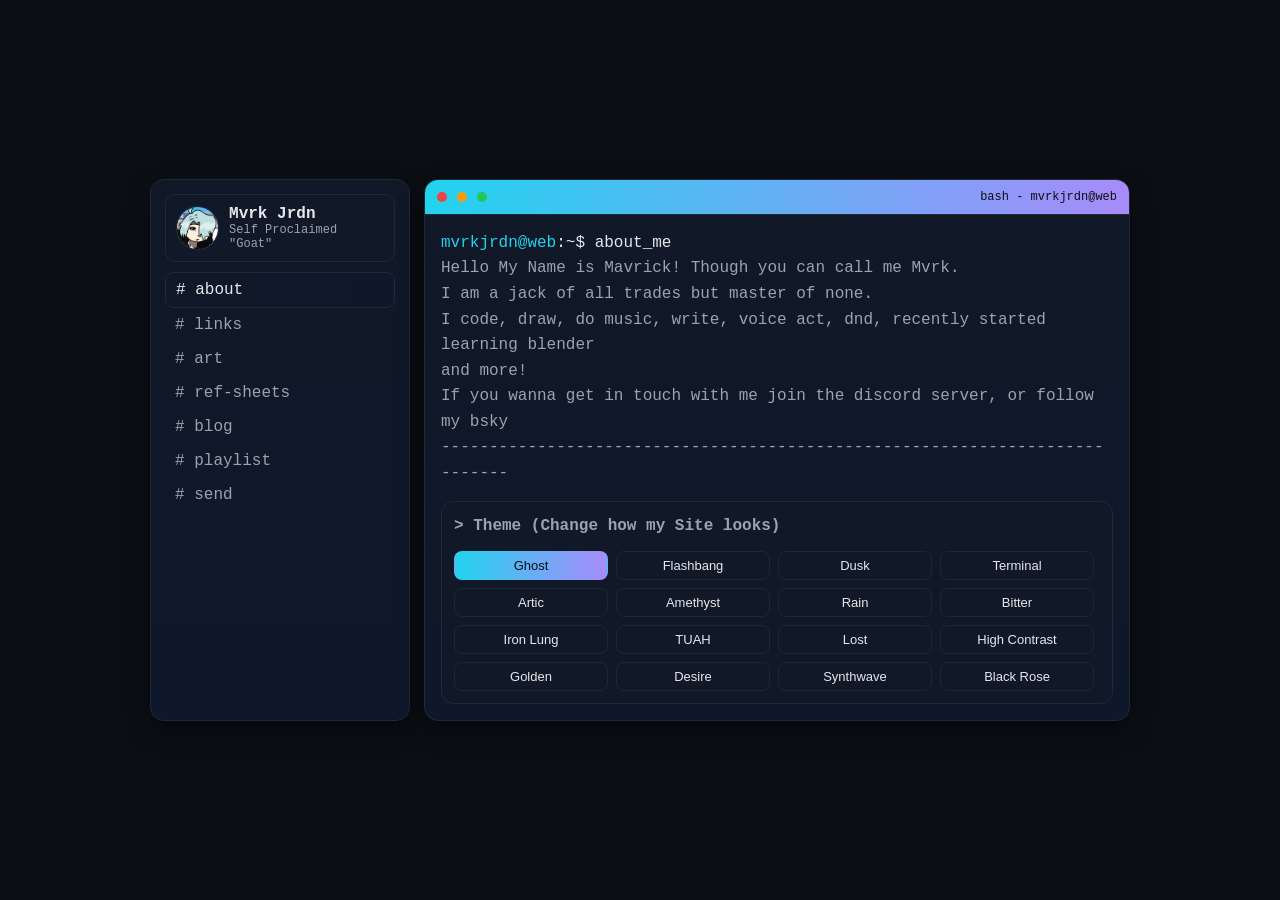
==== index.html @ 45a55bc1 "Update Open Graph image URL in index.html" ====
<!DOCTYPE html>
<html lang="en">
<head>
  <meta charset="UTF-8" />
  <meta name="viewport" content="width=device-width, initial-scale=1.0" />
  <title>mvrkjrdn.xyz</title>

  <!-- Open Graph -->
  <meta property="og:type" content="website">
  <meta property="og:url" content="https://mvrkjrdn.xyz/">
  <meta property="og:title" content="Mvrk's Site.">
  <meta property="og:description" content="Just a website I made to share my art, blog posts, and whatever else I feel like sharing.">
  <meta property="og:image" content="https://mvrkjrdn.xyz/embed-v2.png">
  <meta property="og:site_name" content="mvrkjrdn.xyz">

  <!-- Twitter Card -->
  <meta name="twitter:card" content="summary_large_image">
  <meta name="twitter:title" content="Mvrk's Site.">
  <meta name="twitter:description" content="Just a website I made to share my art, blog posts, and whatever else I feel like sharing.">
  <meta name="twitter:image" content="https://mvrkjrdn.xyz/embed.png">

  <link rel="icon" href="assets/favicon.ico">
  <script>
    (function(){
      try{
        const t = localStorage.getItem('site-theme');
        if (t) document.documentElement.setAttribute('data-theme', t);
      }catch(e){}
    })();
  </script>

  <link rel="stylesheet" href="styles.css">
</head>
<body>
  <!-- APP -->
  <div class="app">
    <!-- Sidebar -->
    <aside class="sidebar">
      <div class="avatar">
        <div class="pfp"></div>
        <div>
          <div class="name">Mvrk Jrdn</div>
          <div class="status">Self Proclaimed "Goat"</div>
        </div>
      </div>

      <!-- Channel list -->
      <div class="channels">
        <div class="chan active" data-view="about"># about</div>
        <div class="chan" data-view="links"># links</div>
        <div class="chan" data-view="art"># art</div>
        <div class="chan" data-view="refs"># ref-sheets</div>
        <div class="chan" data-view="blog"># blog</div>
        <div class="chan" data-view="playlist"># playlist</div>
        <div class="chan" data-view="send"># send</div>
      </div>
    </aside>

    <!-- Main content -->
    <main class="main">
      <div class="titlebar">
        <div class="dot red"></div>
        <div class="dot yel"></div>
        <div class="dot grn"></div>
        <div class="tab">bash - mvrkjrdn@web</div>
      </div>

      <section class="terminal">
        <!-- ABOUT -->
        <div class="view" id="about">
          <div><span class="prompt">mvrkjrdn@web</span>:<span class="cmd">~$</span> about_me</div>
          <div class="out">Hello My Name is Mavrick! Though you can call me Mvrk.</div>
          <div class="out">I am a jack of all trades but master of none.</div>
          <div class="out">I code, draw, do music, write, voice act, dnd, recently started learning blender</div>
          <div class="out">and more!</div>
          <div class="out">If you wanna get in touch with me join the discord server, or follow my bsky</div>
          <div class="out">----------------------------------------------------------------------------</div>
          <div class="card out theme-card" aria-hidden="false">
            <div style="display:flex;align-items:center;justify-content:space-between;gap:12px;flex-wrap:wrap">
              <div style="font-weight:600">> Theme (Change how my Site looks)</div>
              <div class="theme-grid" style="width:640px;max-width:100%">
                <button id="theme-dark" class="theme-btn">Ghost</button>
                <button id="theme-light" class="theme-btn">Flashbang</button>
                <button id="theme-dusk" class="theme-btn">Dusk</button>
                <button id="theme-terminal" class="theme-btn">Terminal</button>
                <button id="theme-arctic" class="theme-btn">Artic</button>
                <button id="theme-amethyst" class="theme-btn">Amethyst</button>
                <button id="theme-rain" class="theme-btn">Rain</button>
                <button id="theme-bitter" class="theme-btn">Bitter</button>
                <button id="theme-crimson" class="theme-btn">Iron Lung</button>
                <button id="theme-tuah" class="theme-btn">TUAH</button>
                <button id="theme-verdant" class="theme-btn">Lost</button>
                <button id="theme-contrast" class="theme-btn">High Contrast</button>
                <button id="theme-golden" class="theme-btn">Golden</button>
                <button id="theme-desire" class="theme-btn">Desire</button>
                <button id="theme-synthwave" class="theme-btn">Synthwave</button>
                <button id="theme-blackrose" class="theme-btn">Black Rose</button>
              </div>
            </div>
          </div>
        </div>

        <!-- LINKS -->
        <div class="view" id="links" hidden>
          <div><span class="prompt">mvrkjrdn@web</span>:<span class="cmd">~$</span> hyperlinks</div>
          <div class="card out">Click My Links Bro</div>
          <div class="card links">
            <div class="out">Socials:</div>
            <a href="https://discord.gg/FqwBgPq5by" target="_blank" rel="noopener">Discord <span class="kbd">/join</span></a>
            <a href="https://bsky.app/profile/mvrkjrdn.xyz" target="_blank" rel="noopener">Bsky <span class="kbd">/social</span></a>
            <a href="https://github.com/mvrk-jrdn" target="_blank" rel="noopener">Github <span class="kbd">/repo</span></a>
          </div>
          <div class="card links">
            <div class="out">OCs & Lore:</div>
            <a href="https://docs.google.com/document/d/1WpsDQuR5317NC157uRLHrDVhxjUMpS4V_U06pxkvrZc/edit?usp=sharing" target="_blank" rel="noopener">Eldritch God OCU <span class="kbd">/Lore</span></a>
            <a href="https://docs.google.com/document/d/16CTGSkPseitg0x_oy14OMkl3JGNxqRdLCOA1GhEplQQ/edit?usp=sharing" target="_blank" rel="noopener">Glorpian Species Doc <span class="kbd">/Glorp</span></a>
          </div>
        </div>

        <!-- ART -->
        <div class="view" id="art" hidden>
          <div><span class="prompt">mvrkjrdn@web</span>:<span class="cmd">~$</span> digital_art</div>
          <div class="card out">Check This Art Out that I made !!</div>
          <div id="art-grid" class="grid" style="grid-template-columns:repeat(2,1fr)"></div>
          <div class="disclaimer">All artwork and character reference sheets are © Mavrick Jordan. Unauthorized use, reposting, editing, tracing, or commercial use is prohibited without written permission.</div>
        </div>

        <!-- REF SHEETS -->
        <div class="view" id="refs" hidden>
          <div><span class="prompt">mvrkjrdn@web</span>:<span class="cmd">~$</span> reference_sheets</div>
          <div class="card out">All the ref sheets for my OCs I wish to share will be down below !!</div>
          <div id="refs-grid"></div>
          <div class="disclaimer">All artwork and character reference sheets are © Mavrick Jordan. Unauthorized use, reposting, editing, tracing, or commercial use is prohibited without written permission.</div>
        </div>

        <!-- BLOG -->
        <div class="view" id="blog" hidden>
          <div><span class="prompt">mvrkjrdn@web</span>:<span class="cmd">~$</span> blog_posts</div>
          <div class="card out">You'll see all my "blogs" so to speak here. check em out!</div>
          <div id="blog-posts"></div>
        </div>

        <!-- PLAYLIST -->
        <div class="view" id="playlist" hidden>
          <div><span class="prompt">mvrkjrdn@web</span>:<span class="cmd">~$</span> music_playlist</div>
          <div class="card out">Here's some songs I like! check em out! - and also some songs my friends recommend</div>
          <div id="playlist-container">
            <details class="card playlist">
              <summary>Mixed playlist</summary>
              <div class="out">
                <iframe data-testid="embed-iframe" style="border-radius:12px" src="https://open.spotify.com/embed/track/12bYYQaLqHliSXvRIYlq8G?utm_source=generator" width="100%" height="152" frameborder="0" allowfullscreen="" allow="autoplay; clipboard-write; encrypted-media; fullscreen; picture-in-picture" loading="lazy"></iframe>
                <iframe data-testid="embed-iframe" style="border-radius:12px" src="https://open.spotify.com/embed/track/65X2koe1LhDgQmRkNdJFv9?utm_source=generator" width="100%" height="152" frameBorder="0" allowfullscreen="" allow="autoplay; clipboard-write; encrypted-media; fullscreen; picture-in-picture" loading="lazy"></iframe>
                <iframe data-testid="embed-iframe" style="border-radius:12px" src="https://open.spotify.com/embed/track/0UVwVTPmwbNW0PzFZraOzl?utm_source=generator" width="100%" height="152" frameBorder="0" allowfullscreen="" allow="autoplay; clipboard-write; encrypted-media; fullscreen; picture-in-picture" loading="lazy"></iframe>
                <iframe data-testid="embed-iframe" style="border-radius:12px" src="https://open.spotify.com/embed/track/5eJ4rMnA8CgEKFAPWllJiM?utm_source=generator" width="100%" height="152" frameBorder="0" allowfullscreen="" allow="autoplay; clipboard-write; encrypted-media; fullscreen; picture-in-picture" loading="lazy"></iframe>
                <iframe data-testid="embed-iframe" style="border-radius:12px" src="https://open.spotify.com/embed/track/7AJA9HBfpcZbLvVSTSdT7K?utm_source=generator" width="100%" height="152" frameBorder="0" allowfullscreen="" allow="autoplay; clipboard-write; encrypted-media; fullscreen; picture-in-picture" loading="lazy"></iframe>
                <iframe data-testid="embed-iframe" style="border-radius:12px" src="https://open.spotify.com/embed/track/4kVxStqN7DeoZje5aidAn3?utm_source=generator" width="100%" height="152" frameBorder="0" allowfullscreen="" allow="autoplay; clipboard-write; encrypted-media; fullscreen; picture-in-picture" loading="lazy"></iframe>
                <iframe data-testid="embed-iframe" style="border-radius:12px" src="https://open.spotify.com/embed/track/3o44C8C4OXcnTGWlURAJ6n?utm_source=generator" width="100%" height="152" frameBorder="0" allowfullscreen="" allow="autoplay; clipboard-write; encrypted-media; fullscreen; picture-in-picture" loading="lazy"></iframe>
                <iframe data-testid="embed-iframe" style="border-radius:12px" src="https://open.spotify.com/embed/track/6jbYpRPTEFl1HFKHk1IC0m?utm_source=generator" width="100%" height="152" frameBorder="0" allowfullscreen="" allow="autoplay; clipboard-write; encrypted-media; fullscreen; picture-in-picture" loading="lazy"></iframe>
                <iframe data-testid="embed-iframe" style="border-radius:12px" src="https://open.spotify.com/embed/track/2BHj31ufdEqVK5CkYDp9mA?utm_source=generator" width="100%" height="152" frameBorder="0" allowfullscreen="" allow="autoplay; clipboard-write; encrypted-media; fullscreen; picture-in-picture" loading="lazy"></iframe>
                <iframe data-testid="embed-iframe" style="border-radius:12px" src="https://open.spotify.com/embed/track/0bF1RyQkzRpD4ULuqD2KRe?utm_source=generator" width="100%" height="152" frameBorder="0" allowfullscreen="" allow="autoplay; clipboard-write; encrypted-media; fullscreen; picture-in-picture" loading="lazy"></iframe>
                <iframe data-testid="embed-iframe" style="border-radius:12px" src="https://open.spotify.com/embed/track/6VoIBz0VhCyz7OdEoRYDiA?utm_source=generator" width="100%" height="152" frameBorder="0" allowfullscreen="" allow="autoplay; clipboard-write; encrypted-media; fullscreen; picture-in-picture" loading="lazy"></iframe>
                <iframe data-testid="embed-iframe" style="border-radius:12px" src="https://open.spotify.com/embed/track/0epjWMv4x9sQav6crcfORC?utm_source=generator" width="100%" height="152" frameBorder="0" allowfullscreen="" allow="autoplay; clipboard-write; encrypted-media; fullscreen; picture-in-picture" loading="lazy"></iframe>
                <iframe data-testid="embed-iframe" style="border-radius:12px" src="https://open.spotify.com/embed/track/6BJHsLiE47Sk0wQkuppqhr?utm_source=generator" width="100%" height="152" frameBorder="0" allowfullscreen="" allow="autoplay; clipboard-write; encrypted-media; fullscreen; picture-in-picture" loading="lazy"></iframe>
                <iframe data-testid="embed-iframe" style="border-radius:12px" src="https://open.spotify.com/embed/track/1ONC00cKNdFgKiATMtcxEc?utm_source=generator" width="100%" height="152" frameBorder="0" allowfullscreen="" allow="autoplay; clipboard-write; encrypted-media; fullscreen; picture-in-picture" loading="lazy"></iframe>
                <iframe data-testid="embed-iframe" style="border-radius:12px" src="https://open.spotify.com/embed/track/43iIQbw5hx986dUEZbr3eN?utm_source=generator" width="100%" height="152" frameBorder="0" allowfullscreen="" allow="autoplay; clipboard-write; encrypted-media; fullscreen; picture-in-picture" loading="lazy"></iframe>
                <iframe data-testid="embed-iframe" style="border-radius:12px" src="https://open.spotify.com/embed/track/4BnrGx9tWNF8aiXl1UhDBa?utm_source=generator" width="100%" height="152" frameBorder="0" allowfullscreen="" allow="autoplay; clipboard-write; encrypted-media; fullscreen; picture-in-picture" loading="lazy"></iframe>
                <iframe data-testid="embed-iframe" style="border-radius:12px" src="https://open.spotify.com/embed/track/2TaXZSY2ztQ2e6zZOa4n2x?utm_source=generator" width="100%" height="152" frameBorder="0" allowfullscreen="" allow="autoplay; clipboard-write; encrypted-media; fullscreen; picture-in-picture" loading="lazy"></iframe>
                <iframe data-testid="embed-iframe" style="border-radius:12px" src="https://open.spotify.com/embed/track/0JJP0IS4w0fJx01EcrfkDe?utm_source=generator" width="100%" height="152" frameBorder="0" allowfullscreen="" allow="autoplay; clipboard-write; encrypted-media; fullscreen; picture-in-picture" loading="lazy"></iframe>
                <iframe data-testid="embed-iframe" style="border-radius:12px" src="https://open.spotify.com/embed/track/2DAZakhs7RRCoM6pvLpUEz?utm_source=generator" width="100%" height="152" frameBorder="0" allowfullscreen="" allow="autoplay; clipboard-write; encrypted-media; fullscreen; picture-in-picture" loading="lazy"></iframe>
              </div>
            </details>
            <!-- new playlist -->
            <details class="card playlist">
              <summary>Music Friends Recommend</summary>
              <div class="out">
                <iframe data-testid="embed-iframe" style="border-radius:12px" src="https://open.spotify.com/embed/track/4AtV4RBkdbEGvSrGFY7qUW?utm_source=generator" width="100%" height="152" frameBorder="0" allowfullscreen="" allow="autoplay; clipboard-write; encrypted-media; fullscreen; picture-in-picture" loading="lazy"></iframe>
              </div>
            </details>
          </div>
        </div>

        <!-- SEND -->
        <div class="view" id="send" hidden>
          <div><span class="prompt">mvrkjrdn@web</span>:<span class="cmd">~$</span> send_message</div>
          <div class="card out">Send Me some stuff !! there's a good chance I'll post about em on my Bsky</div>
          <div class="card">
            <form action="https://formsubmit.co/send@mvrkjrdn.xyz" method="POST" enctype="multipart/form-data">
              <input type="text" name="name" placeholder="Your name" required />
              <textarea name="message" placeholder="Your message"></textarea>
              <input type="file" name="attachment" accept="image/*" />
              <button type="submit" class="theme-btn">Send It!</button>
            </form>
          </div>
        </div>
      </section>
    </main>
  </div>

  <script src="script.js"></script>
</body>
</html>
---- styles.css ----
:root{
  --bg:#0b0f14;
  --panel:#111827;
  --panel-2:#0f172a;
  --accent:#22d3ee;
  --accent-2:#a78bfa;
  --text:#e5e7eb;
  --muted:#9ca3af;
  --border:#1f2937;
  --radius:14px;
}

[data-theme="light"]{
  --bg: #f7fafc;
  --panel: #ffffff;
  --panel-2: #f1f5f9;
  --accent: #c4b5fd;
  --accent-2: #60a5fa;
  --text: #0f172a;
  --muted: #6b7280;
  --radius:14px;
}
[data-theme="dusk"]{
  --bg: #120d0a;
  --panel: #1b1410;
  --panel-2: #261c16;
  --accent: #f59e0b;
  --accent-2: #e85d3f;
  --text: #f3e9dd;
  --muted: #c2a98f;
  --border: #3a2a20;
  --radius:14px;
}
[data-theme="terminal"]{
  --bg: #000000;
  --panel: #050a07;
  --panel-2: #0a120e;
  --accent: #00ff66;
  --accent-2: #33ff99;
  --text: #c8ffd8;
  --muted: #5cff9a;
  --border: #003b1f;
  --radius: 2px;
}
[data-theme="arctic"]{
  --bg: #0b1621;
  --panel: #122432; 
  --panel-2: #1a2f40;
  --accent: #74c0f4;
  --accent-2: #a1d6ff;
  --text: #e6f2fa;
  --muted: #8faecb;
  --border: #22445c;
  --radius:14px;
}
[data-theme="amethyst"]{
  --bg: #120b1a;
  --panel: #1a1026;
  --panel-2: #26163a;
  --accent: #a855f7;
  --accent-2: #e879f9;
  --text: #f3e8ff;
  --muted: #c4b5d6;
  --border: #3a2357;
  --radius:14px;
}
[data-theme="rain"]{
  --bg: #76818f;
  --panel: #596674;
  --panel-2: #2f3942;
  --accent: #6ba4c8;
  --accent-2: #8fbcd9;
  --text: #bed0e6;
  --muted: #c0d2e7;
  --border: #b6c4d2;
  --radius:14px;
}
[data-theme="bitter"]{
  --bg: #161d1d;
  --panel: #1f2146;
  --panel-2: #060e21;
  --accent: #efa9e4;
  --accent-2: #5070b3;
  --text: #cac7e4;
  --muted: #c39cbc;
  --border: #5070b3;
  --radius:14px;
}
[data-theme="crimson"]{
  --bg: #100002;
  --panel: #220900;
  --panel-2: #48200c;
  --accent: #aad15f;
  --accent-2: #1e341a;
  --text: #b49c7a;
  --muted: #796b4b;
  --border: #28130b;
  --radius:14px;
}
[data-theme="tuah"]{
  --bg: #12151d;        
  --panel: #1a1f26;     
  --panel-2: #222427;   
  --accent: #009bce;    
  --accent-2: #ffbe01;  
  --text: #d8ffc0;      
  --muted: #83fffa;     
  --border: #7ace61;    
  --radius: 14px;
}
[data-theme="verdant"]{
  --bg: #0e1410;
  --panel: #16201f;
  --panel-2: #1d2b29;
  --accent: #2CBFA2;
  --accent-2: #7BFFCC;
  --text: #e8e6f5;
  --muted: #9fa6b8;
  --border: #FFA036;
  --radius:14px;
}
[data-theme="contrast"]{
  --bg: #000000;
  --panel: #000000;
  --panel-2: #000000;
  --accent: #ffffff;
  --accent-2: #f1f1f1;
  --text: #ffffff;
  --muted: #cfcfcf;
  --border: #ffffff;
  --radius: 4px;
}
[data-theme="golden"]{
  --bg:#0c0c0c;
  --panel:#1c1c1c;
  --panel-2:#161616;
  --accent:#e1bd5a;
  --accent-2:#e1bd5a;
  --text:#ead497;
  --muted:#b4a57d;
  --border:#ead497;
  --radius:14px;
}
[data-theme="desire"]{
  --bg: #11001c;
  --panel: #451926;
  --panel-2: #481d4b;
  --accent: #26f7fd;
  --accent-2: #ff46a2;
  --text: #e8e8ff;
  --muted: #a2a1cf;
  --border: #ffffff;
  --radius:14px;
}
[data-theme="synthwave"]{
  --bg: #140a1f;
  --panel: #221133;
  --panel-2: #2d1744;
  --accent: #ff4fd8;
  --accent-2: #ff9e3d;
  --text: #ffeaf7;
  --muted: #cba6d8;
  --border: #5c2d79;
  --radius:14px;
}
[data-theme="blackrose"]{
  --bg: #0a090c;
  --panel: #141217;
  --panel-2: #1d1822;
  --accent: #15081f;     
  --accent-2: #7ba2b8;   
  --text: #f1ebf5;
  --muted: #a79aad;
  --border: #35293d;
  --radius:14px;
}

body, .main, .sidebar, .card, .links a, .titlebar{
  transition: background-color .22s ease, color .22s ease, border-color .22s ease;
}

*{ box-sizing:border-box }

/* ---------- Page base ---------- */
body{
  margin:0;
  font-family: ui-monospace, SFMono-Regular, Menlo, Consolas, "Liberation Mono", monospace;
  background:var(--bg);
  color:var(--text);
  display:grid;
  place-items:center;
  min-height:100vh;
}

/* ---------- App layout ---------- */
.app{
  width:min(980px, 92vw);
  display:grid;
  grid-template-columns: 260px 1fr;
  gap:14px;
}

/* ---------- Sidebar ---------- */
.sidebar{
  background:linear-gradient(180deg, var(--panel), var(--panel-2));
  border-radius:var(--radius);
  padding:14px;
  box-shadow:0 10px 25px rgba(0,0,0,.45);
  border:1px solid var(--border);
}

.avatar{
  display:flex;
  align-items:center;
  gap:10px;
  padding:10px;
  border-radius:10px;
  background:var(--panel);
  border:1px solid var(--border);
}

.pfp{
  width:44px;
  height:44px;
  border-radius:50%;
  background-image: url("assets/avatar.png"), linear-gradient(135deg, var(--accent), var(--accent-2));
  background-size: cover, 100% 100%;
  background-position: center center, center center;
  background-repeat: no-repeat, no-repeat;
  border:1px solid var(--border);
}

.noka-pfp{
  width:44px;
  height:44px;
  border-radius:50%;
  background-image: url("assets/nokapfp.png"), linear-gradient(135deg, var(--accent), var(--accent-2));
  background-size: cover, 100% 100%;
  background-position: center center, center center;
  background-repeat: no-repeat, no-repeat;
  border:1px solid var(--border);
}

.name{font-weight:700}
.status{font-size:12px; color:var(--muted)}

.channels{margin-top:10px}

.chan{
  padding:8px 10px;
  border-radius:8px;
  color:var(--muted);
  cursor:pointer;
}

.chan.active{
  background:linear-gradient(90deg, var(--panel), var(--panel-2));
  color:var(--text);
  border:1px solid var(--border);
}

/* ---------- Main terminal panel ---------- */
.main{
  background:linear-gradient(180deg, var(--panel), var(--panel-2));
  border-radius:var(--radius);
  overflow:hidden;
  box-shadow:0 10px 25px rgba(0,0,0,.45);
  border:1px solid var(--border);
}

.titlebar{
  display:flex;
  align-items:center;
  gap:10px;
  padding:10px 12px;
  border-bottom:1px solid var(--border);
  background:linear-gradient(90deg, var(--accent), var(--accent-2));
}

.dot{width:10px; height:10px; border-radius:50%}
.red{background:#ef4444}
.yel{background:#f59e0b}
.grn{background:#22c55e}
.tab{margin-left:auto; font-size:12px; color:var(--bg)}

.terminal{padding:16px; line-height:1.6}

.terminal{position:relative}
.view{
  opacity:0;
  transform:translateY(8px);
  transition:opacity .28s cubic-bezier(.2,.9,.2,1), transform .28s cubic-bezier(.2,.9,.2,1);
  pointer-events:none;
  overflow:visible;
}
.view.active{
  opacity:1;
  transform:none;
  pointer-events:auto;
}

/* ---------- Utility styles ---------- */
.prompt{color:var(--accent)}
.cmd{color:var(--text)}
.out{color:var(--muted)}

.grid{display:grid; gap:12px; margin-top:14px}

.card{
  background:var(--panel);
  border:1px solid var(--border);
  border-radius:12px;
  padding:12px;
}

.grid img,
img.card{
  width:100%;
  height:auto;
  max-height:400px;
  object-fit:cover;
  display:block;
  border-radius:8px;
  cursor:zoom-in;
}

img.card{
  padding:0;
  background:transparent;
  border:none;
  border-radius:12px;
}

.disclaimer{
  font-size:12px;
  color:var(--muted);
  text-align:center;
  margin-top:10px;
  padding:8px 6px;
  background:transparent;
  border:none;
}

/* Lightbox overlay for full-size image preview */
.lightbox{
  position:fixed;
  inset:0;
  display:none;
  align-items:center;
  justify-content:center;
  background:rgba(2,6,23,0.85);
  z-index:9999;
  padding:20px;
}
.lightbox.active{display:flex}
.lightbox img{
  max-width:calc(100% - 40px);
  max-height:90vh;
  border-radius:8px;
  box-shadow:0 20px 60px rgba(0,0,0,.6);
  background:#000;
}
.lightbox .close{
  position:absolute;
  top:18px;
  right:18px;
  color:var(--text);
  background:rgba(0,0,0,0.35);
  border:1px solid rgba(255,255,255,0.06);
  padding:6px 8px;
  border-radius:8px;
  cursor:pointer;
  font-size:14px;
}

.links a{
  display:flex;
  justify-content:space-between;
  align-items:center;
  padding:10px;
  border-radius:10px;
  border:1px solid var(--border);
  background:var(--panel);
  color:var(--text);
  text-decoration:none;
  margin-bottom:8px;
}

.links a:hover{border-color:var(--accent)}
.kbd{font-size:11px; color:var(--muted)}

/* playlist embed styling */
.playlist-embed{width:100%;border-radius:12px;}

/* Theme button styles (compact) */
.theme-btn{
  background:transparent;
  border:1px solid rgba(255,255,255,0.06);
  color:var(--text);
  padding:6px 8px;
  border-radius:8px;
  cursor:pointer;
  font-size:13px;
}

/* Send view form elements */
#send form input[type="text"],
#send form textarea,
#send form input[type="file"] {
  width:100%;
  background:var(--panel);
  border:1px solid var(--border);
  border-radius:8px;
  color:var(--text);
  padding:8px;
  font-size:14px;
  box-sizing: border-box;
  margin-bottom:12px;
}

/* file input button styling */
#send form input[type="file"] {
  background:var(--panel);
  color:var(--text);
  border:1px solid var(--border);
}

#send form input[type="file"]::-webkit-file-upload-button,
#send form input[type="file"]::file-selector-button,
#send form input[type="file"]::-ms-browse {
  background:var(--panel) !important;
  border:1px solid var(--border) !important;
  color:var(--text) !important;
  padding:6px 8px;
  border-radius:8px;
  cursor:pointer;
  font-size:13px;
  appearance:none;
  -webkit-appearance:none;
}
#send form input[type="file"]::-webkit-file-upload-button:hover,
#send form input[type="file"]::file-selector-button:hover,
#send form input[type="file"]::-ms-browse:hover {
  border-color:var(--accent) !important;
}

#send form textarea {
  min-height:100px;
  resize:vertical;
}

#send form input:focus,
#send form textarea:focus {
  outline:none;
  border-color:var(--accent);
}

#send form input::placeholder,
#send form textarea::placeholder {
  color:var(--muted);
}

#send form button {
  /* use theme-btn styling plus full width for better touch targets */
  width:auto;
}
#send form button.theme-btn {
  margin-top:8px;
}
.theme-btn.active{
  background:linear-gradient(90deg,var(--accent),var(--accent-2));
  color:#061017;
  border-color:transparent;
}
.theme-card{ margin-top:14px }
.theme-grid{ display:grid; grid-template-columns:repeat(4,1fr); gap:8px }
.theme-grid .theme-btn{ width:100% }

/* ---------- Blog collapsibles ---------- */
details.blog-post,
details.playlist{
  /* smaller gap between items to keep lists tighter */
  margin-bottom:0px;
}

details.blog-post summary,
details.playlist summary{
  cursor:pointer;
  font-weight:600;
  color:var(--text);
}

details.blog-post[open] summary,
details.playlist[open] summary{
  margin-bottom:8px;
  color:var(--accent);
}

/* Blog paragraph styling */
.blog-post .out p{ margin:10px 0; color:var(--muted); }
.blog-post .out p:first-child{ margin-top:8px }

/* playlist content spacing */
details.playlist .out{ margin:10px 0; }

/* ---------- Mobile ---------- */
@media(max-width:760px){
  .app{grid-template-columns:1fr}
  .sidebar{order:2}

}
/* ---------- Ref Sheets ---------- */

.ref-category{
    margin:16px 0;
}

.ref-category summary{
    cursor:pointer;
    font-weight:600;
    color:var(--text);
    font-size:18px;
}

.ref-category[open] summary{
    color:var(--accent);
    margin-bottom:12px;
}

.refs-category-grid{
    display:grid;
    grid-template-columns:repeat(2,1fr);
    gap:16px;
    align-items:stretch;
}

.ref-card{
    display:flex;
    flex-direction:column;
    height:100%;
    padding:0;
    overflow:hidden;
}

.ref-name{
    margin:0;
    padding:12px;
    background:linear-gradient(90deg, var(--accent), var(--accent-2));
    color:var(--panel-2);
    font-size:18px;
    font-weight:700;
    border-bottom:1px solid var(--border);
    text-align:center;
}

.ref-card img{
    width:100%;
    height:auto;
    display:block;
    cursor:zoom-in;
    border-bottom:1px solid var(--border);
    max-height:none;
    object-fit:contain;
}

.ref-description{
    margin:0;
    padding:12px;
    line-height:1.5;
    flex-grow:1;
}
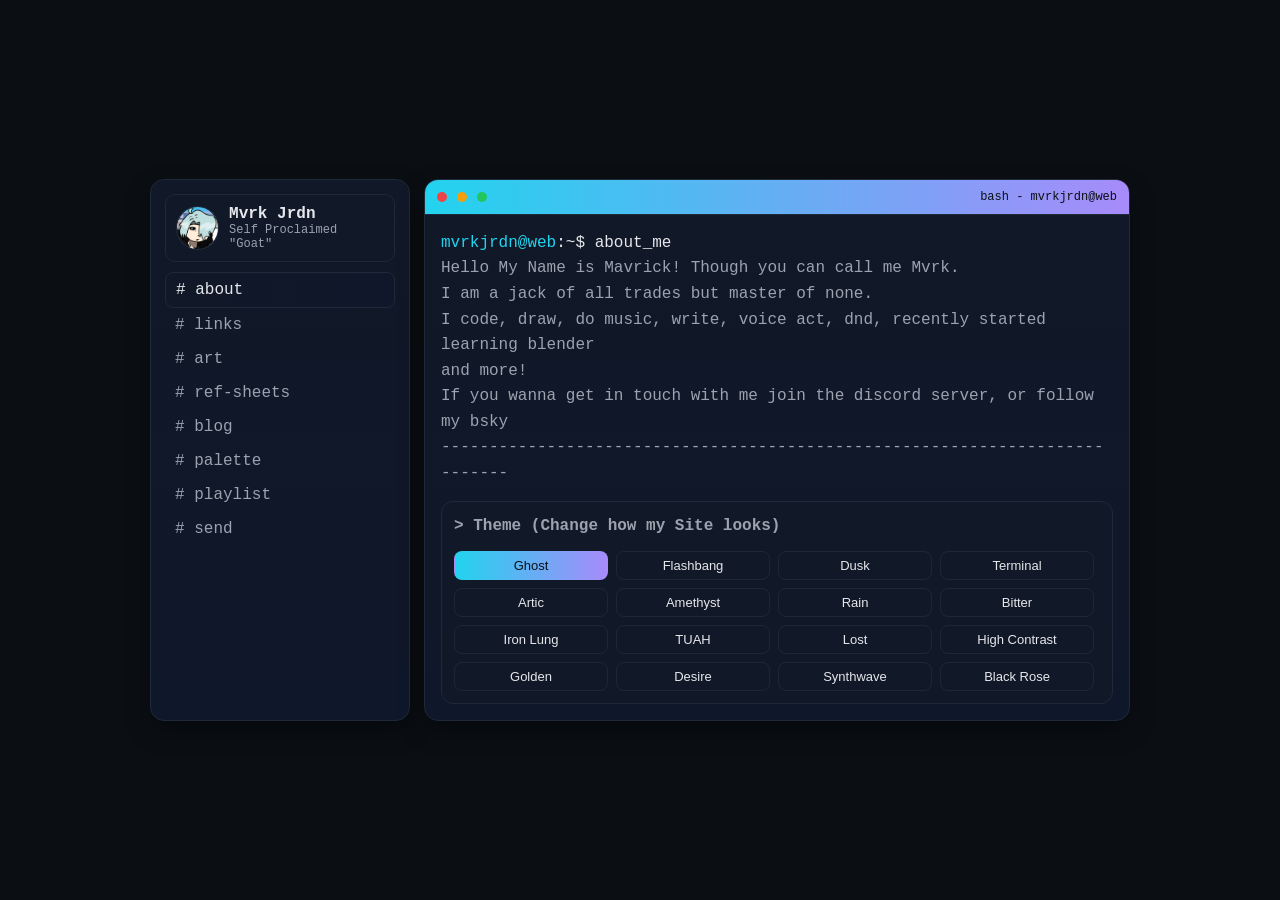
==== commit d61528b8: "Added a color palette generator" ====
--- a/index.html
+++ b/index.html
@@ -10,7 +10,7 @@
   <meta property="og:url" content="https://mvrkjrdn.xyz/">
   <meta property="og:title" content="Mvrk's Site.">
   <meta property="og:description" content="Just a website I made to share my art, blog posts, and whatever else I feel like sharing.">
-  <meta property="og:image" content="https://mvrkjrdn.xyz/embed-v2.png">
+  <meta property="og:image" content="https://mvrkjrdn.xyz/embed.png">
   <meta property="og:site_name" content="mvrkjrdn.xyz">
 
   <!-- Twitter Card -->
@@ -51,6 +51,7 @@
         <div class="chan" data-view="art"># art</div>
         <div class="chan" data-view="refs"># ref-sheets</div>
         <div class="chan" data-view="blog"># blog</div>
+        <div class="chan" data-view="palette"># palette</div>
         <div class="chan" data-view="playlist"># playlist</div>
         <div class="chan" data-view="send"># send</div>
       </div>
@@ -138,6 +139,49 @@
           <div><span class="prompt">mvrkjrdn@web</span>:<span class="cmd">~$</span> blog_posts</div>
           <div class="card out">You'll see all my "blogs" so to speak here. check em out!</div>
           <div id="blog-posts"></div>
+        </div>
+
+        <!-- PALETTE -->
+        <div class="view" id="palette" hidden>
+          <div>
+            <span class="prompt">mvrkjrdn@web</span>:<span class="cmd">~$</span>
+            generate_palette
+          </div>
+
+          <div class="card">
+            <div class="out">Generate a 6-color palette for art! (example: #39a78e)</div>
+
+            <div class="palette-controls">
+              <input
+                id="palette-hex"
+                type="text"
+                placeholder="#39a78e (optional)"
+                maxlength="7"
+              >
+              <button
+                class="theme-btn"
+                id="generatePalette">
+                Generate
+              </button>
+            </div>
+
+            <div class="palette-grid" id="palette-preview">
+              <div class="palette-color"></div>
+              <div class="palette-color"></div>
+              <div class="palette-color"></div>
+              <div class="palette-color"></div>
+              <div class="palette-color"></div>
+              <div class="palette-color"></div>
+            </div>
+
+            <textarea
+              id="palette-output"
+              readonly
+              spellcheck="false"
+            ></textarea>
+            <div class="disclaimer">If you wanna save this palette all you have to do is remember the first color! the rest of the colors will always be the same every time!</div>
+            <div class="disclaimer">These palettes are algorithm-generated and meant as inspiration, not a rule. Use it as a starting point, and feel free to adjust or ignore it entirely when creating your art.</div>
+          </div>
         </div>
 
         <!-- PLAYLIST -->
@@ -197,5 +241,6 @@
   </div>
 
   <script src="script.js"></script>
+  <script src="palette.js"></script>
 </body>
 </html>
--- a/styles.css
+++ b/styles.css
@@ -569,3 +569,98 @@
     line-height:1.5;
     flex-grow:1;
 }
+/* ===========================
+   Palette Generator
+=========================== */
+
+.palette-controls{
+    display:flex;
+    gap:10px;
+    margin:15px 0;
+
+}
+
+.palette-controls input{
+    flex:1;
+    background:var(--panel-2);
+    color:var(--text);
+    border:1px solid var(--border);
+    border-radius:8px;
+    padding:10px;
+    font:inherit;
+
+}
+
+.palette-controls input:focus{
+    outline:none;
+    border-color:var(--accent);
+
+}
+
+/* 3 columns x 2 rows */
+.palette-grid{
+    margin-top:15px;
+    display:grid;
+    grid-template-columns:repeat(3,1fr);
+    grid-template-rows:repeat(2,90px);
+    gap:8px;
+
+}
+
+.palette-color{
+    position:relative;
+    border-radius:10px;
+    border:1px solid var(--border);
+    cursor:pointer;
+    transition:
+        transform .18s ease,
+        filter .18s ease;
+    overflow:hidden;
+}
+
+.palette-color:hover{
+    transform:scale(1.03);
+    filter:brightness(1.08);
+}
+
+/* Overlay text */
+
+.palette-color::after{
+    content:"";
+    position:absolute;
+    inset:0;
+    display:flex;
+    justify-content:center;
+    align-items:center;
+    background:var(--panel-2);
+    color:var(--text);
+    font-weight:bold;
+    font-size:18px;
+    opacity:0;
+    transition:opacity .2s ease;
+    pointer-events:none;
+
+}
+
+/* Shown after clicking */
+
+.palette-color.copied::after{
+    content:"Copied!";
+    opacity:1;
+}
+
+#palette-output{
+    width:100%;
+    margin-top:15px;
+    min-height:140px;
+    resize:none;
+    background:var(--panel-2);
+    color:var(--text);
+    border:1px solid var(--border);
+    border-radius:10px;
+    padding:10px;
+    font-family:inherit;
+}
+#palette-output:focus{
+    outline:none;
+}
